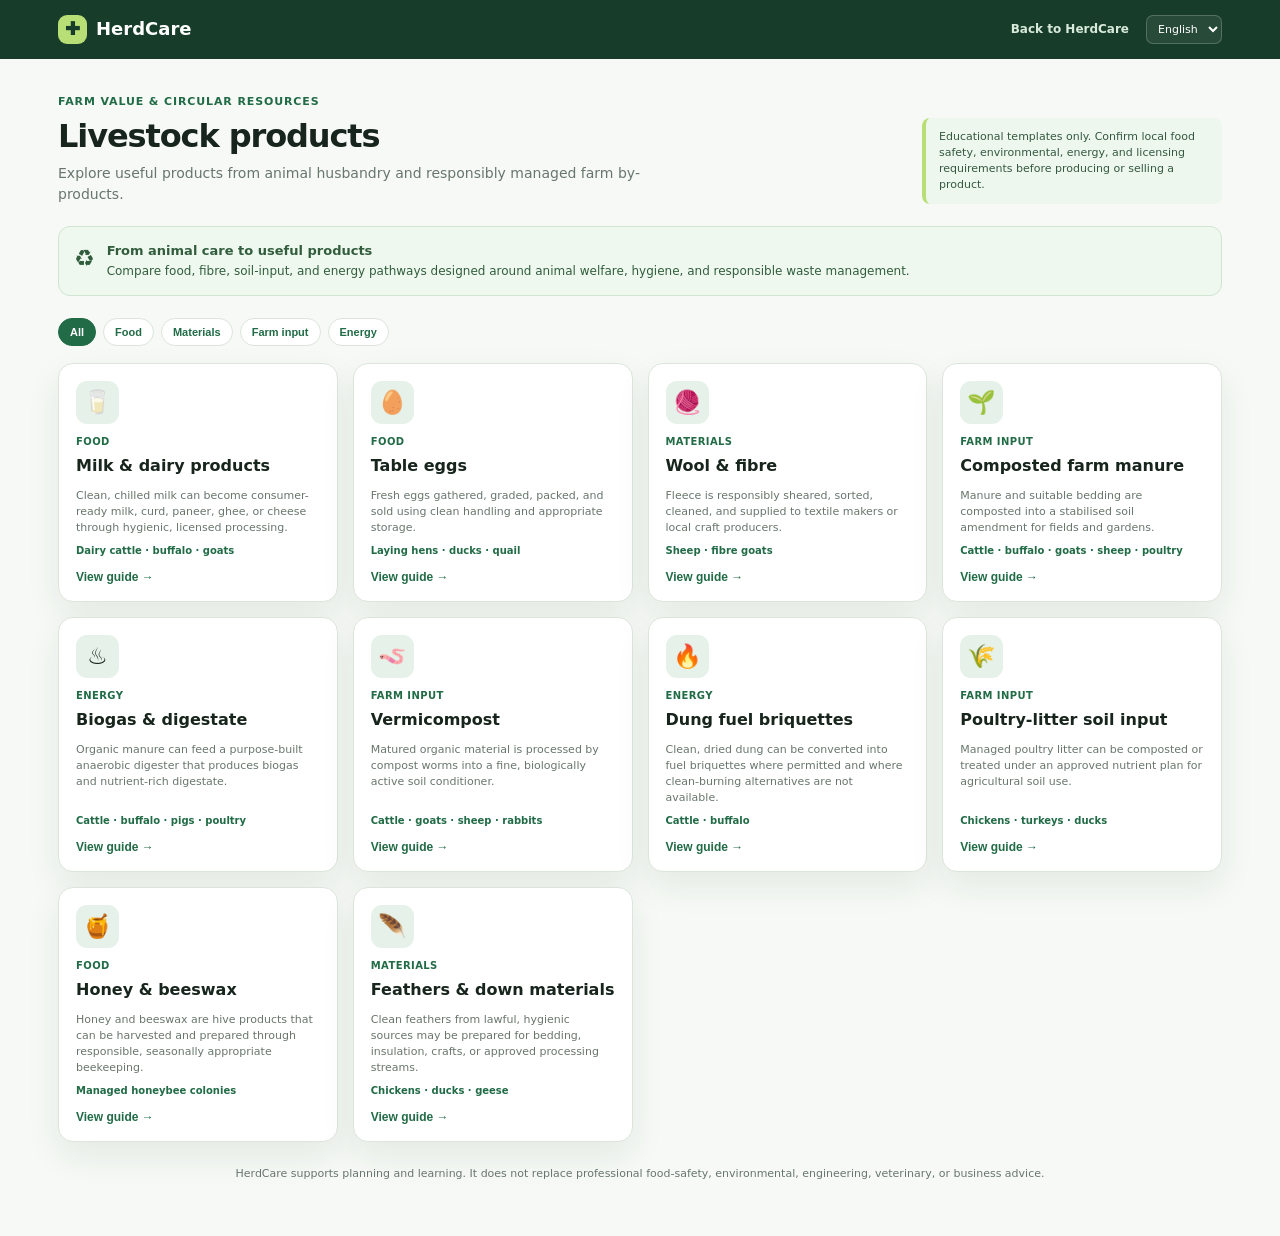
==== livestock-products.html @ 474ed290 "Publish HerdCare static website" ====
<!doctype html>
<html lang="en">
<head>
  <meta charset="utf-8">
  <meta name="viewport" content="width=device-width,initial-scale=1">
  <title>HerdCare — Livestock products</title>
  <style>
    :root{--forest:#173d2a;--green:#216b46;--lime:#b7df75;--pale:#e6f2e9;--ink:#17251d;--muted:#68766c;--paper:#f6f9f5;--white:#fff;--line:#dce5dc;--amber:#b87017;--amber-bg:#fff4df;--shadow:0 14px 34px rgba(29,61,41,.08)}*{box-sizing:border-box}body{margin:0;background:var(--paper);color:var(--ink);font:14px/1.45 Inter,ui-sans-serif,system-ui,-apple-system,"Segoe UI",sans-serif}.topbar{background:var(--forest);color:#fff}.topbar-inner{display:flex;align-items:center;gap:17px;max-width:1220px;margin:auto;padding:15px 28px}.brand{display:flex;align-items:center;gap:9px;font-size:18px;font-weight:850}.brand-mark{display:grid;place-items:center;width:29px;height:29px;border-radius:9px;background:var(--lime);color:var(--forest);font-weight:950}.back{margin-left:auto;color:#d9eadc;text-decoration:none;font-weight:750;font-size:12px}.back:hover{color:#fff}.language{border:1px solid #ffffff35;border-radius:7px;background:#ffffff12;color:#fff;padding:6px 7px;font:inherit;font-size:11px}.language option{color:var(--ink)}.main{max-width:1220px;margin:auto;padding:35px 28px 54px}.eyebrow{font-size:11px;font-weight:850;color:var(--green);letter-spacing:.08em;text-transform:uppercase}.hero{display:flex;align-items:end;justify-content:space-between;gap:20px;margin-bottom:22px}.hero h1{margin:3px 0 4px;font-size:32px;letter-spacing:-1.1px}.hero p{max-width:600px;margin:0;color:var(--muted)}.hero-note{max-width:300px;padding:11px 13px;border-left:4px solid var(--lime);border-radius:8px;background:#edf7ee;color:#355840;font-size:11px}.intro{display:flex;gap:12px;align-items:flex-start;padding:15px;border:1px solid #cfe4d1;border-radius:12px;background:#eff8ef;color:#315d3d}.intro-icon{font-size:23px}.intro b{display:block;font-size:13px}.intro p{margin:2px 0 0;font-size:12px}.filters{display:flex;flex-wrap:wrap;gap:7px;margin:22px 0 17px}.filters button{border:1px solid var(--line);border-radius:99px;background:#fff;color:var(--green);padding:7px 11px;font-size:11px;font-weight:800;cursor:pointer}.filters button.active{border-color:var(--green);background:var(--green);color:#fff}.product-grid{display:grid;grid-template-columns:repeat(auto-fill,minmax(245px,1fr));gap:15px}.card{background:#fff;border:1px solid var(--line);border-radius:15px;box-shadow:var(--shadow)}.product-card{padding:17px;display:flex;flex-direction:column;align-items:flex-start;min-height:230px;transition:.16s transform,.16s border-color}.product-card:hover{transform:translateY(-2px);border-color:#a7cda9}.product-icon{display:grid;place-items:center;width:43px;height:43px;border-radius:11px;background:var(--pale);font-size:23px}.kind{margin-top:11px;color:var(--green);font-size:10px;font-weight:850;letter-spacing:.04em;text-transform:uppercase}.product-card h2{margin:4px 0 3px;font-size:16px}.product-card p{margin:8px 0;color:var(--muted);font-size:11px}.animals{margin-top:auto;color:var(--green);font-size:10px;font-weight:800}.product-card button,.guide-back{margin-top:12px;border:0;background:transparent;color:var(--green);font-size:12px;font-weight:850;cursor:pointer;padding:0}.guide{display:none;margin-top:23px}.guide.open{display:block}.guide-grid{display:grid;grid-template-columns:minmax(0,1.35fr) minmax(285px,.65fr);gap:20px}.guide-main,.guide-aside{padding:20px}.guide-header{display:flex;align-items:flex-start;gap:11px;margin-bottom:17px}.guide-icon{font-size:39px}.guide-header h2{margin:2px 0;font-size:22px;letter-spacing:-.6px}.guide-header p{margin:1px 0;color:var(--muted);font-size:12px}.guide-main h3,.guide-aside h3{font-size:15px;margin:0 0 10px}.steps{display:grid;gap:10px;padding:0;margin:0;list-style:none;counter-reset:step}.steps li{position:relative;padding:11px 11px 11px 42px;border:1px solid var(--line);border-radius:9px;font-size:12px;counter-increment:step}.steps li:before{content:counter(step);position:absolute;left:11px;top:10px;display:grid;place-items:center;width:21px;height:21px;border-radius:50%;background:var(--pale);color:var(--green);font-weight:850;font-size:11px}.callout{margin:15px 0 0;padding:12px;border-left:4px solid var(--green);border-radius:8px;background:#f3f9f3;font-size:12px;color:#365c3e}.guide-aside p{font-size:12px;color:var(--muted)}.safety{padding:12px;border-left:4px solid var(--amber);border-radius:8px;background:var(--amber-bg);font-size:12px;color:#714508}.assistant-link{display:block;margin-top:15px;border:0;border-radius:9px;background:var(--green);color:#fff;text-align:center;text-decoration:none;padding:10px;font-size:12px;font-weight:850}.footer{margin:24px 0 0;text-align:center;color:var(--muted);font-size:11px}@media(max-width:760px){.topbar-inner,.main{padding-left:16px;padding-right:16px}.hero{align-items:flex-start;flex-direction:column}.hero h1{font-size:27px}.back{margin-left:auto}.guide-grid{grid-template-columns:1fr}.hero-note{max-width:none}.topbar-inner{gap:9px}.brand{font-size:16px}}
  </style>
</head>
<body>
  <header class="topbar"><div class="topbar-inner"><div class="brand"><span class="brand-mark">✚</span>HerdCare</div><a class="back" href="index.html">← Back to HerdCare</a><select class="language" id="language" aria-label="Website language"><option value="en">English</option><option value="hi">हिन्दी</option><option value="bn">বাংলা</option><option value="mr">मराठी</option></select></div></header>
  <main class="main">
    <section class="hero"><div><div class="eyebrow">Farm value & circular resources</div><h1>Livestock products</h1><p>Explore useful products from animal husbandry and responsibly managed farm by-products.</p></div><div class="hero-note">Educational templates only. Confirm local food safety, environmental, energy, and licensing requirements before producing or selling a product.</div></section>
    <section class="intro"><div class="intro-icon">♻</div><div><b>From animal care to useful products</b><p>Compare food, fibre, soil-input, and energy pathways designed around animal welfare, hygiene, and responsible waste management.</p></div></section>
    <nav class="filters" id="filters" aria-label="Product categories"></nav>
    <section class="product-grid" id="product-grid" aria-live="polite"></section>
    <section class="guide" id="guide" aria-live="polite"></section>
    <p class="footer">HerdCare supports planning and learning. It does not replace professional food-safety, environmental, engineering, veterinary, or business advice.</p>
  </main>
  <script>
    (()=>{
      const products=[
        {id:'dairy',icon:'🥛',name:'Milk & dairy products',category:'Food',animals:'Dairy cattle · buffalo · goats',summary:'Clean, chilled milk can become consumer-ready milk, curd, paneer, ghee, or cheese through hygienic, licensed processing.',steps:['Collect only clean milk from healthy animals and filter it using food-safe equipment.','Cool promptly and keep the cold chain intact until testing or processing.','Test and process through a licensed dairy facility using validated pasteurisation and packaging controls.','Label, store, and distribute according to local food-safety rules.'],importance:'Value-added dairy products can reduce spoilage and diversify farm income.',safety:'Food safety is critical. Follow local dairy licensing, hygiene, testing, and cold-chain requirements.'},
        {id:'eggs',icon:'🥚',name:'Table eggs',category:'Food',animals:'Laying hens · ducks · quail',summary:'Fresh eggs gathered, graded, packed, and sold using clean handling and appropriate storage.',steps:['Collect eggs frequently from clean nesting areas.','Remove visibly cracked or heavily soiled eggs from retail supply.','Grade and pack using clean, dry packaging.','Store and transport according to local egg-handling guidance.'],importance:'Egg production can provide frequent, marketable outputs from well-managed poultry flocks.',safety:'Keep housing clean and monitor flock health. Follow local rules for washing, labeling, and storage.'},
        {id:'wool',icon:'🧶',name:'Wool & fibre',category:'Materials',animals:'Sheep · fibre goats',summary:'Fleece is responsibly sheared, sorted, cleaned, and supplied to textile makers or local craft producers.',steps:['Plan shearing for suitable weather and animal comfort.','Use trained shearers and clean equipment to minimise stress and cuts.','Sort fleece by quality and remove contaminated material.','Store dry and send to an approved cleaning or processing partner.'],importance:'Fibre creates a renewable material stream and can add value beyond meat or milk.',safety:'Animal welfare comes first. Keep animals protected from weather after shearing.'},
        {id:'compost',icon:'🌱',name:'Composted farm manure',category:'Farm input',animals:'Cattle · buffalo · goats · sheep · poultry',summary:'Manure and suitable bedding are composted into a stabilised soil amendment for fields and gardens.',steps:['Collect manure and bedding separately from plastics, medicines, and other contaminants.','Build managed compost piles with a balanced mix of moist nitrogen-rich and dry carbon-rich materials.','Turn and monitor piles using a locally appropriate compost plan.','Allow compost to mature fully before applying it to land.'],importance:'Composting returns nutrients and organic matter to soil while reducing unmanaged waste.',safety:'Use protective equipment, manage runoff, and follow local nutrient-management rules. Do not apply unfinished compost to food crops.'},
        {id:'biogas',icon:'♨',name:'Biogas & digestate',category:'Energy',animals:'Cattle · buffalo · pigs · poultry',summary:'Organic manure can feed a purpose-built anaerobic digester that produces biogas and nutrient-rich digestate.',steps:['Have a qualified provider assess manure supply, water needs, site drainage, and local permissions.','Install an approved, sealed digester and gas-handling system.','Feed the system consistently with appropriate organic inputs and maintain it to specification.','Use biogas through approved equipment; handle digestate under a nutrient-management plan.'],importance:'A well-run system can convert waste into renewable energy and a useful fertiliser input.',safety:'Gas systems present fire, asphyxiation, and pressure hazards. Use trained installers, ventilation, leak checks, and local regulatory approval.'},
        {id:'vermicompost',icon:'🪱',name:'Vermicompost',category:'Farm input',animals:'Cattle · goats · sheep · rabbits',summary:'Matured organic material is processed by compost worms into a fine, biologically active soil conditioner.',steps:['Pre-compost manure and bedding until it is cool and stabilised.','Prepare shaded beds with moisture and ventilation suitable for the worm species.','Add feedstock gradually and avoid chemicals, plastics, or fresh hot manure.','Harvest finished castings and screen or package them as appropriate.'],importance:'Vermicompost can create a compact, higher-value soil product from suitable farm organics.',safety:'Maintain correct moisture and temperature. Use only mature inputs to protect the worm population.'},
        {id:'briquettes',icon:'🔥',name:'Dung fuel briquettes',category:'Energy',animals:'Cattle · buffalo',summary:'Clean, dried dung can be converted into fuel briquettes where permitted and where clean-burning alternatives are not available.',steps:['Collect dung from clean areas and separate non-organic contaminants.','Dry or process it using a controlled, hygienic method.','Form briquettes with appropriate equipment and dry fully before storage.','Store away from moisture and use only in suitable, ventilated appliances.'],importance:'Can provide a locally available fuel option and reduce loose-waste accumulation.',safety:'Burning biomass creates smoke and air-pollution risks. Prioritise clean energy where available and always use adequate ventilation.'},
        {id:'litter',icon:'🌾',name:'Poultry-litter soil input',category:'Farm input',animals:'Chickens · turkeys · ducks',summary:'Managed poultry litter can be composted or treated under an approved nutrient plan for agricultural soil use.',steps:['Remove litter from houses using protective equipment.','Keep it covered and separated from watercourses and drainage paths.','Compost or treat it according to a nutrient-management plan.','Apply only at rates suitable for the crop and soil, with required setback distances.'],importance:'Properly managed litter can recycle valuable nutrients back into cropping systems.',safety:'Pathogen, ammonia, and water-contamination risks require careful storage, treatment, and local compliance.'},
        {id:'honey',icon:'🍯',name:'Honey & beeswax',category:'Food',animals:'Managed honeybee colonies',summary:'Honey and beeswax are hive products that can be harvested and prepared through responsible, seasonally appropriate beekeeping.',steps:['Work with managed colonies using suitable protective equipment and local beekeeping guidance.','Harvest only surplus capped honey so colonies retain adequate stores for their needs.','Extract, filter, and package honey in clean food-safe conditions.','Separate clean wax cappings for approved beeswax products or processing partners.'],importance:'Bee products can create income while well-managed colonies also support crop pollination.',safety:'Do not disturb wild colonies. Follow food-safety rules, avoid adulteration, protect colony welfare, and use local beekeeping expertise for disease and pest control.'},
        {id:'feathers',icon:'🪶',name:'Feathers & down materials',category:'Materials',animals:'Chickens · ducks · geese',summary:'Clean feathers from lawful, hygienic sources may be prepared for bedding, insulation, crafts, or approved processing streams.',steps:['Collect only from lawful, hygienic sources and keep material dry.','Sort away damaged or contaminated material and use protective equipment.','Clean and process through an appropriate specialist or approved local system.','Store finished material dry and protected from pests.'],importance:'Responsible reuse can create a material stream from suitable poultry by-products.',safety:'Follow local animal-product, hygiene, and waste regulations. Never collect feathers from protected wild birds or use contaminated material.'}
      ];
      const t={en:{},hi:{'Livestock products':'पशुधन उत्पाद','Back to HerdCare':'Herdकेयर पर वापस','Farm value & circular resources':'कृषि मूल्य और चक्रीय संसाधन','Food':'खाद्य','Materials':'सामग्री','Farm input':'कृषि इनपुट','Energy':'ऊर्जा','View guide →':'गाइड देखें →','How it is made':'यह कैसे बनता है','Why it matters':'यह क्यों महत्वपूर्ण है','Important consideration':'महत्वपूर्ण विचार','Ask Aashu about this product':'इस उत्पाद के बारे में आशु से पूछें','Back to product library':'उत्पाद लाइब्रेरी पर वापस'},bn:{'Livestock products':'পশুপালন পণ্য','Back to HerdCare':'হার্ডকেয়ারে ফিরে যান','Food':'খাদ্য','Materials':'উপকরণ','Farm input':'কৃষি উপকরণ','Energy':'শক্তি','View guide →':'গাইড দেখুন →','How it is made':'কীভাবে তৈরি হয়','Why it matters':'কেন গুরুত্বপূর্ণ','Important consideration':'গুরুত্বপূর্ণ বিবেচনা','Ask Aashu about this product':'এই পণ্য সম্পর্কে আশুকে জিজ্ঞাসা করুন','Back to product library':'পণ্য তালিকায় ফিরে যান'},mr:{'Livestock products':'पशुधन उत्पादने','Back to HerdCare':'हर्डकेअरवर परत जा','Food':'अन्न','Materials':'साहित्य','Farm input':'शेती इनपुट','Energy':'ऊर्जा','View guide →':'मार्गदर्शक पहा →','How it is made':'कसे बनवले जाते','Why it matters':'हे का महत्त्वाचे आहे','Important consideration':'महत्त्वाचा विचार','Ask Aashu about this product':'या उत्पादनाबद्दल आशूला विचारा','Back to product library':'उत्पादन लायब्ररीकडे परत जा'}};
      const safe=value=>String(value||'').replace(/[&<>'"]/g,char=>({'&':'&amp;','<':'&lt;','>':'&gt;',"'":'&#39;','"':'&quot;'}[char]));
      let language=localStorage.getItem('herdcare-language-v1')||'en';let category='All';
      const translate=key=>t[language]?.[key]||key;
      const translateStatic=()=>document.querySelectorAll('[data-i18n]').forEach(el=>el.textContent=translate(el.dataset.i18n));
      const renderFilters=()=>{const cats=['All','Food','Materials','Farm input','Energy'];document.getElementById('filters').innerHTML=cats.map(item=>`<button class="${item===category?'active':''}" data-category="${item}">${translate(item)}</button>`).join('');document.querySelectorAll('[data-category]').forEach(button=>button.onclick=()=>{category=button.dataset.category;renderFilters();renderCards()})};
      const renderCards=()=>{const visible=products.filter(product=>category==='All'||product.category===category);document.getElementById('product-grid').innerHTML=visible.map(product=>`<article class="card product-card"><div class="product-icon">${product.icon}</div><span class="kind">${translate(product.category)}</span><h2>${safe(product.name)}</h2><p>${safe(product.summary)}</p><span class="animals">${safe(product.animals)}</span><button data-product="${product.id}">${translate('View guide →')}</button></article>`).join('');document.querySelectorAll('[data-product]').forEach(button=>button.onclick=()=>openGuide(button.dataset.product))};
      const openGuide=id=>{const product=products.find(item=>item.id===id);if(!product)return;const guide=document.getElementById('guide');guide.innerHTML=`<button class="guide-back" id="guide-back">← ${translate('Back to product library')}</button><div class="guide-grid" style="margin-top:12px"><section class="card guide-main"><div class="guide-header"><span class="guide-icon">${product.icon}</span><div><h2>${safe(product.name)}</h2><p>${safe(product.animals)}</p></div></div><h3>${translate('How it is made')}</h3><ol class="steps">${product.steps.map(step=>`<li>${safe(step)}</li>`).join('')}</ol><div class="callout"><strong>${translate('Why it matters')}</strong><br>${safe(product.importance)}</div></section><aside class="card guide-aside"><h3>About this product</h3><p>${safe(product.summary)}</p><div class="safety"><strong>${translate('Important consideration')}</strong><br>${safe(product.safety)}</div><a class="assistant-link" href="index.html">${translate('Ask Aashu about this product')}</a></aside></div>`;guide.classList.add('open');document.getElementById('guide-back').onclick=()=>{guide.classList.remove('open');guide.replaceChildren();window.scrollTo({top:0,behavior:'smooth'})};guide.scrollIntoView({behavior:'smooth',block:'start'})};
      const setupLanguage=()=>{const control=document.getElementById('language');control.value=language;control.onchange=()=>{language=control.value;localStorage.setItem('herdcare-language-v1',language);document.documentElement.lang=language;renderFilters();renderCards();translateStatic()}};
      document.querySelector('.back').dataset.i18n='Back to HerdCare';setupLanguage();renderFilters();renderCards();translateStatic();
    })();
  </script>
  <script src="herdcare-i18n.js"></script>
</body>
</html>
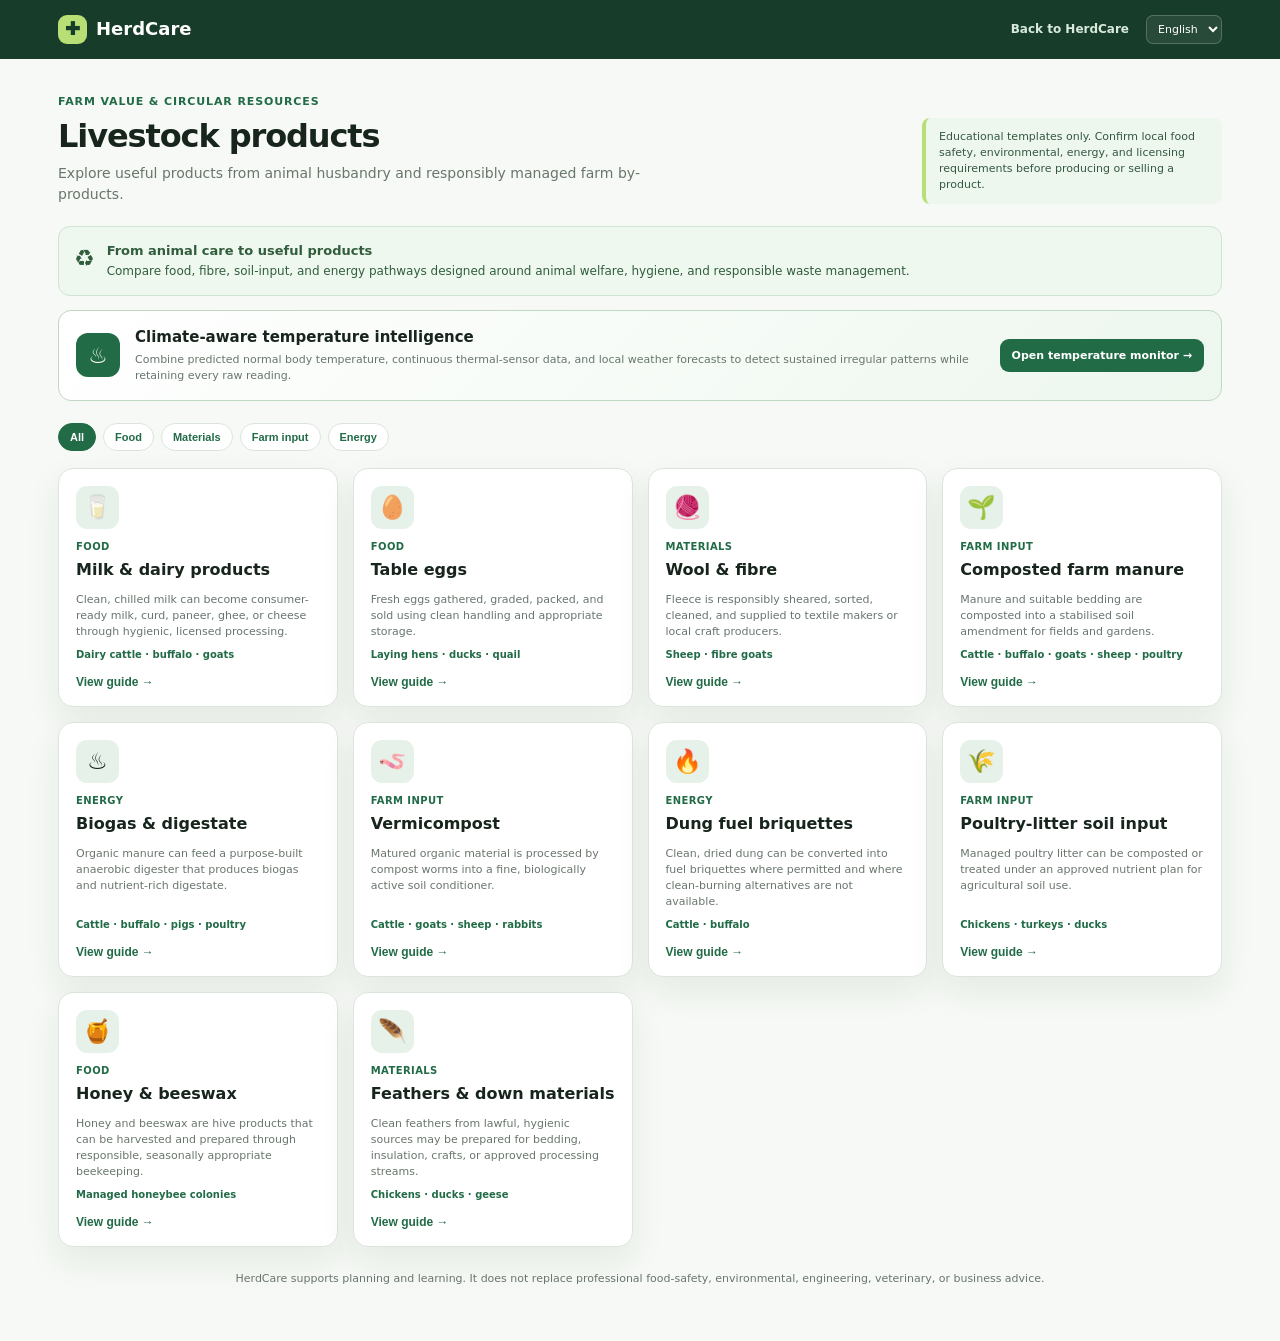
==== commit b104cb26: "Link livestock products to climate-aware monitor" ====
--- a/livestock-products.html
+++ b/livestock-products.html
@@ -5,7 +5,7 @@
   <meta name="viewport" content="width=device-width,initial-scale=1">
   <title>HerdCare — Livestock products</title>
   <style>
-    :root{--forest:#173d2a;--green:#216b46;--lime:#b7df75;--pale:#e6f2e9;--ink:#17251d;--muted:#68766c;--paper:#f6f9f5;--white:#fff;--line:#dce5dc;--amber:#b87017;--amber-bg:#fff4df;--shadow:0 14px 34px rgba(29,61,41,.08)}*{box-sizing:border-box}body{margin:0;background:var(--paper);color:var(--ink);font:14px/1.45 Inter,ui-sans-serif,system-ui,-apple-system,"Segoe UI",sans-serif}.topbar{background:var(--forest);color:#fff}.topbar-inner{display:flex;align-items:center;gap:17px;max-width:1220px;margin:auto;padding:15px 28px}.brand{display:flex;align-items:center;gap:9px;font-size:18px;font-weight:850}.brand-mark{display:grid;place-items:center;width:29px;height:29px;border-radius:9px;background:var(--lime);color:var(--forest);font-weight:950}.back{margin-left:auto;color:#d9eadc;text-decoration:none;font-weight:750;font-size:12px}.back:hover{color:#fff}.language{border:1px solid #ffffff35;border-radius:7px;background:#ffffff12;color:#fff;padding:6px 7px;font:inherit;font-size:11px}.language option{color:var(--ink)}.main{max-width:1220px;margin:auto;padding:35px 28px 54px}.eyebrow{font-size:11px;font-weight:850;color:var(--green);letter-spacing:.08em;text-transform:uppercase}.hero{display:flex;align-items:end;justify-content:space-between;gap:20px;margin-bottom:22px}.hero h1{margin:3px 0 4px;font-size:32px;letter-spacing:-1.1px}.hero p{max-width:600px;margin:0;color:var(--muted)}.hero-note{max-width:300px;padding:11px 13px;border-left:4px solid var(--lime);border-radius:8px;background:#edf7ee;color:#355840;font-size:11px}.intro{display:flex;gap:12px;align-items:flex-start;padding:15px;border:1px solid #cfe4d1;border-radius:12px;background:#eff8ef;color:#315d3d}.intro-icon{font-size:23px}.intro b{display:block;font-size:13px}.intro p{margin:2px 0 0;font-size:12px}.filters{display:flex;flex-wrap:wrap;gap:7px;margin:22px 0 17px}.filters button{border:1px solid var(--line);border-radius:99px;background:#fff;color:var(--green);padding:7px 11px;font-size:11px;font-weight:800;cursor:pointer}.filters button.active{border-color:var(--green);background:var(--green);color:#fff}.product-grid{display:grid;grid-template-columns:repeat(auto-fill,minmax(245px,1fr));gap:15px}.card{background:#fff;border:1px solid var(--line);border-radius:15px;box-shadow:var(--shadow)}.product-card{padding:17px;display:flex;flex-direction:column;align-items:flex-start;min-height:230px;transition:.16s transform,.16s border-color}.product-card:hover{transform:translateY(-2px);border-color:#a7cda9}.product-icon{display:grid;place-items:center;width:43px;height:43px;border-radius:11px;background:var(--pale);font-size:23px}.kind{margin-top:11px;color:var(--green);font-size:10px;font-weight:850;letter-spacing:.04em;text-transform:uppercase}.product-card h2{margin:4px 0 3px;font-size:16px}.product-card p{margin:8px 0;color:var(--muted);font-size:11px}.animals{margin-top:auto;color:var(--green);font-size:10px;font-weight:800}.product-card button,.guide-back{margin-top:12px;border:0;background:transparent;color:var(--green);font-size:12px;font-weight:850;cursor:pointer;padding:0}.guide{display:none;margin-top:23px}.guide.open{display:block}.guide-grid{display:grid;grid-template-columns:minmax(0,1.35fr) minmax(285px,.65fr);gap:20px}.guide-main,.guide-aside{padding:20px}.guide-header{display:flex;align-items:flex-start;gap:11px;margin-bottom:17px}.guide-icon{font-size:39px}.guide-header h2{margin:2px 0;font-size:22px;letter-spacing:-.6px}.guide-header p{margin:1px 0;color:var(--muted);font-size:12px}.guide-main h3,.guide-aside h3{font-size:15px;margin:0 0 10px}.steps{display:grid;gap:10px;padding:0;margin:0;list-style:none;counter-reset:step}.steps li{position:relative;padding:11px 11px 11px 42px;border:1px solid var(--line);border-radius:9px;font-size:12px;counter-increment:step}.steps li:before{content:counter(step);position:absolute;left:11px;top:10px;display:grid;place-items:center;width:21px;height:21px;border-radius:50%;background:var(--pale);color:var(--green);font-weight:850;font-size:11px}.callout{margin:15px 0 0;padding:12px;border-left:4px solid var(--green);border-radius:8px;background:#f3f9f3;font-size:12px;color:#365c3e}.guide-aside p{font-size:12px;color:var(--muted)}.safety{padding:12px;border-left:4px solid var(--amber);border-radius:8px;background:var(--amber-bg);font-size:12px;color:#714508}.assistant-link{display:block;margin-top:15px;border:0;border-radius:9px;background:var(--green);color:#fff;text-align:center;text-decoration:none;padding:10px;font-size:12px;font-weight:850}.footer{margin:24px 0 0;text-align:center;color:var(--muted);font-size:11px}@media(max-width:760px){.topbar-inner,.main{padding-left:16px;padding-right:16px}.hero{align-items:flex-start;flex-direction:column}.hero h1{font-size:27px}.back{margin-left:auto}.guide-grid{grid-template-columns:1fr}.hero-note{max-width:none}.topbar-inner{gap:9px}.brand{font-size:16px}}
+    :root{--forest:#173d2a;--green:#216b46;--lime:#b7df75;--pale:#e6f2e9;--ink:#17251d;--muted:#68766c;--paper:#f6f9f5;--white:#fff;--line:#dce5dc;--amber:#b87017;--amber-bg:#fff4df;--shadow:0 14px 34px rgba(29,61,41,.08)}*{box-sizing:border-box}body{margin:0;background:var(--paper);color:var(--ink);font:14px/1.45 Inter,ui-sans-serif,system-ui,-apple-system,"Segoe UI",sans-serif}.topbar{background:var(--forest);color:#fff}.topbar-inner{display:flex;align-items:center;gap:17px;max-width:1220px;margin:auto;padding:15px 28px}.brand{display:flex;align-items:center;gap:9px;font-size:18px;font-weight:850}.brand-mark{display:grid;place-items:center;width:29px;height:29px;border-radius:9px;background:var(--lime);color:var(--forest);font-weight:950}.back{margin-left:auto;color:#d9eadc;text-decoration:none;font-weight:750;font-size:12px}.back:hover{color:#fff}.language{border:1px solid #ffffff35;border-radius:7px;background:#ffffff12;color:#fff;padding:6px 7px;font:inherit;font-size:11px}.language option{color:var(--ink)}.main{max-width:1220px;margin:auto;padding:35px 28px 54px}.eyebrow{font-size:11px;font-weight:850;color:var(--green);letter-spacing:.08em;text-transform:uppercase}.hero{display:flex;align-items:end;justify-content:space-between;gap:20px;margin-bottom:22px}.hero h1{margin:3px 0 4px;font-size:32px;letter-spacing:-1.1px}.hero p{max-width:600px;margin:0;color:var(--muted)}.hero-note{max-width:300px;padding:11px 13px;border-left:4px solid var(--lime);border-radius:8px;background:#edf7ee;color:#355840;font-size:11px}.intro{display:flex;gap:12px;align-items:flex-start;padding:15px;border:1px solid #cfe4d1;border-radius:12px;background:#eff8ef;color:#315d3d}.intro-icon{font-size:23px}.intro b{display:block;font-size:13px}.intro p{margin:2px 0 0;font-size:12px}.monitoring{display:grid;grid-template-columns:auto 1fr auto;align-items:center;gap:15px;margin-top:14px;padding:16px 17px;border:1px solid #bfd8c3;border-radius:13px;background:linear-gradient(135deg,#fff,#edf7ee)}.monitoring-icon{display:grid;place-items:center;width:44px;height:44px;border-radius:12px;background:var(--green);color:#fff;font-size:22px}.monitoring h2{margin:0 0 3px;font-size:15px}.monitoring p{margin:0;color:var(--muted);font-size:11px}.monitoring a{border-radius:9px;background:var(--green);color:#fff;padding:9px 12px;text-decoration:none;font-size:11px;font-weight:850}.filters{display:flex;flex-wrap:wrap;gap:7px;margin:22px 0 17px}.filters button{border:1px solid var(--line);border-radius:99px;background:#fff;color:var(--green);padding:7px 11px;font-size:11px;font-weight:800;cursor:pointer}.filters button.active{border-color:var(--green);background:var(--green);color:#fff}.product-grid{display:grid;grid-template-columns:repeat(auto-fill,minmax(245px,1fr));gap:15px}.card{background:#fff;border:1px solid var(--line);border-radius:15px;box-shadow:var(--shadow)}.product-card{padding:17px;display:flex;flex-direction:column;align-items:flex-start;min-height:230px;transition:.16s transform,.16s border-color}.product-card:hover{transform:translateY(-2px);border-color:#a7cda9}.product-icon{display:grid;place-items:center;width:43px;height:43px;border-radius:11px;background:var(--pale);font-size:23px}.kind{margin-top:11px;color:var(--green);font-size:10px;font-weight:850;letter-spacing:.04em;text-transform:uppercase}.product-card h2{margin:4px 0 3px;font-size:16px}.product-card p{margin:8px 0;color:var(--muted);font-size:11px}.animals{margin-top:auto;color:var(--green);font-size:10px;font-weight:800}.product-card button,.guide-back{margin-top:12px;border:0;background:transparent;color:var(--green);font-size:12px;font-weight:850;cursor:pointer;padding:0}.guide{display:none;margin-top:23px}.guide.open{display:block}.guide-grid{display:grid;grid-template-columns:minmax(0,1.35fr) minmax(285px,.65fr);gap:20px}.guide-main,.guide-aside{padding:20px}.guide-header{display:flex;align-items:flex-start;gap:11px;margin-bottom:17px}.guide-icon{font-size:39px}.guide-header h2{margin:2px 0;font-size:22px;letter-spacing:-.6px}.guide-header p{margin:1px 0;color:var(--muted);font-size:12px}.guide-main h3,.guide-aside h3{font-size:15px;margin:0 0 10px}.steps{display:grid;gap:10px;padding:0;margin:0;list-style:none;counter-reset:step}.steps li{position:relative;padding:11px 11px 11px 42px;border:1px solid var(--line);border-radius:9px;font-size:12px;counter-increment:step}.steps li:before{content:counter(step);position:absolute;left:11px;top:10px;display:grid;place-items:center;width:21px;height:21px;border-radius:50%;background:var(--pale);color:var(--green);font-weight:850;font-size:11px}.callout{margin:15px 0 0;padding:12px;border-left:4px solid var(--green);border-radius:8px;background:#f3f9f3;font-size:12px;color:#365c3e}.guide-aside p{font-size:12px;color:var(--muted)}.safety{padding:12px;border-left:4px solid var(--amber);border-radius:8px;background:var(--amber-bg);font-size:12px;color:#714508}.assistant-link{display:block;margin-top:15px;border:0;border-radius:9px;background:var(--green);color:#fff;text-align:center;text-decoration:none;padding:10px;font-size:12px;font-weight:850}.footer{margin:24px 0 0;text-align:center;color:var(--muted);font-size:11px}@media(max-width:760px){.topbar-inner,.main{padding-left:16px;padding-right:16px}.hero{align-items:flex-start;flex-direction:column}.hero h1{font-size:27px}.back{margin-left:auto}.guide-grid{grid-template-columns:1fr}.hero-note{max-width:none}.topbar-inner{gap:9px}.brand{font-size:16px}.monitoring{grid-template-columns:auto 1fr}.monitoring a{grid-column:1/-1;text-align:center}}
   </style>
 </head>
 <body>
@@ -13,6 +13,7 @@
   <main class="main">
     <section class="hero"><div><div class="eyebrow">Farm value & circular resources</div><h1>Livestock products</h1><p>Explore useful products from animal husbandry and responsibly managed farm by-products.</p></div><div class="hero-note">Educational templates only. Confirm local food safety, environmental, energy, and licensing requirements before producing or selling a product.</div></section>
     <section class="intro"><div class="intro-icon">♻</div><div><b>From animal care to useful products</b><p>Compare food, fibre, soil-input, and energy pathways designed around animal welfare, hygiene, and responsible waste management.</p></div></section>
+    <section class="monitoring"><div class="monitoring-icon">♨</div><div><h2>Climate-aware temperature intelligence</h2><p>Combine predicted normal body temperature, continuous thermal-sensor data, and local weather forecasts to detect sustained irregular patterns while retaining every raw reading.</p></div><a href="index.html#sensor">Open temperature monitor →</a></section>
     <nav class="filters" id="filters" aria-label="Product categories"></nav>
     <section class="product-grid" id="product-grid" aria-live="polite"></section>
     <section class="guide" id="guide" aria-live="polite"></section>
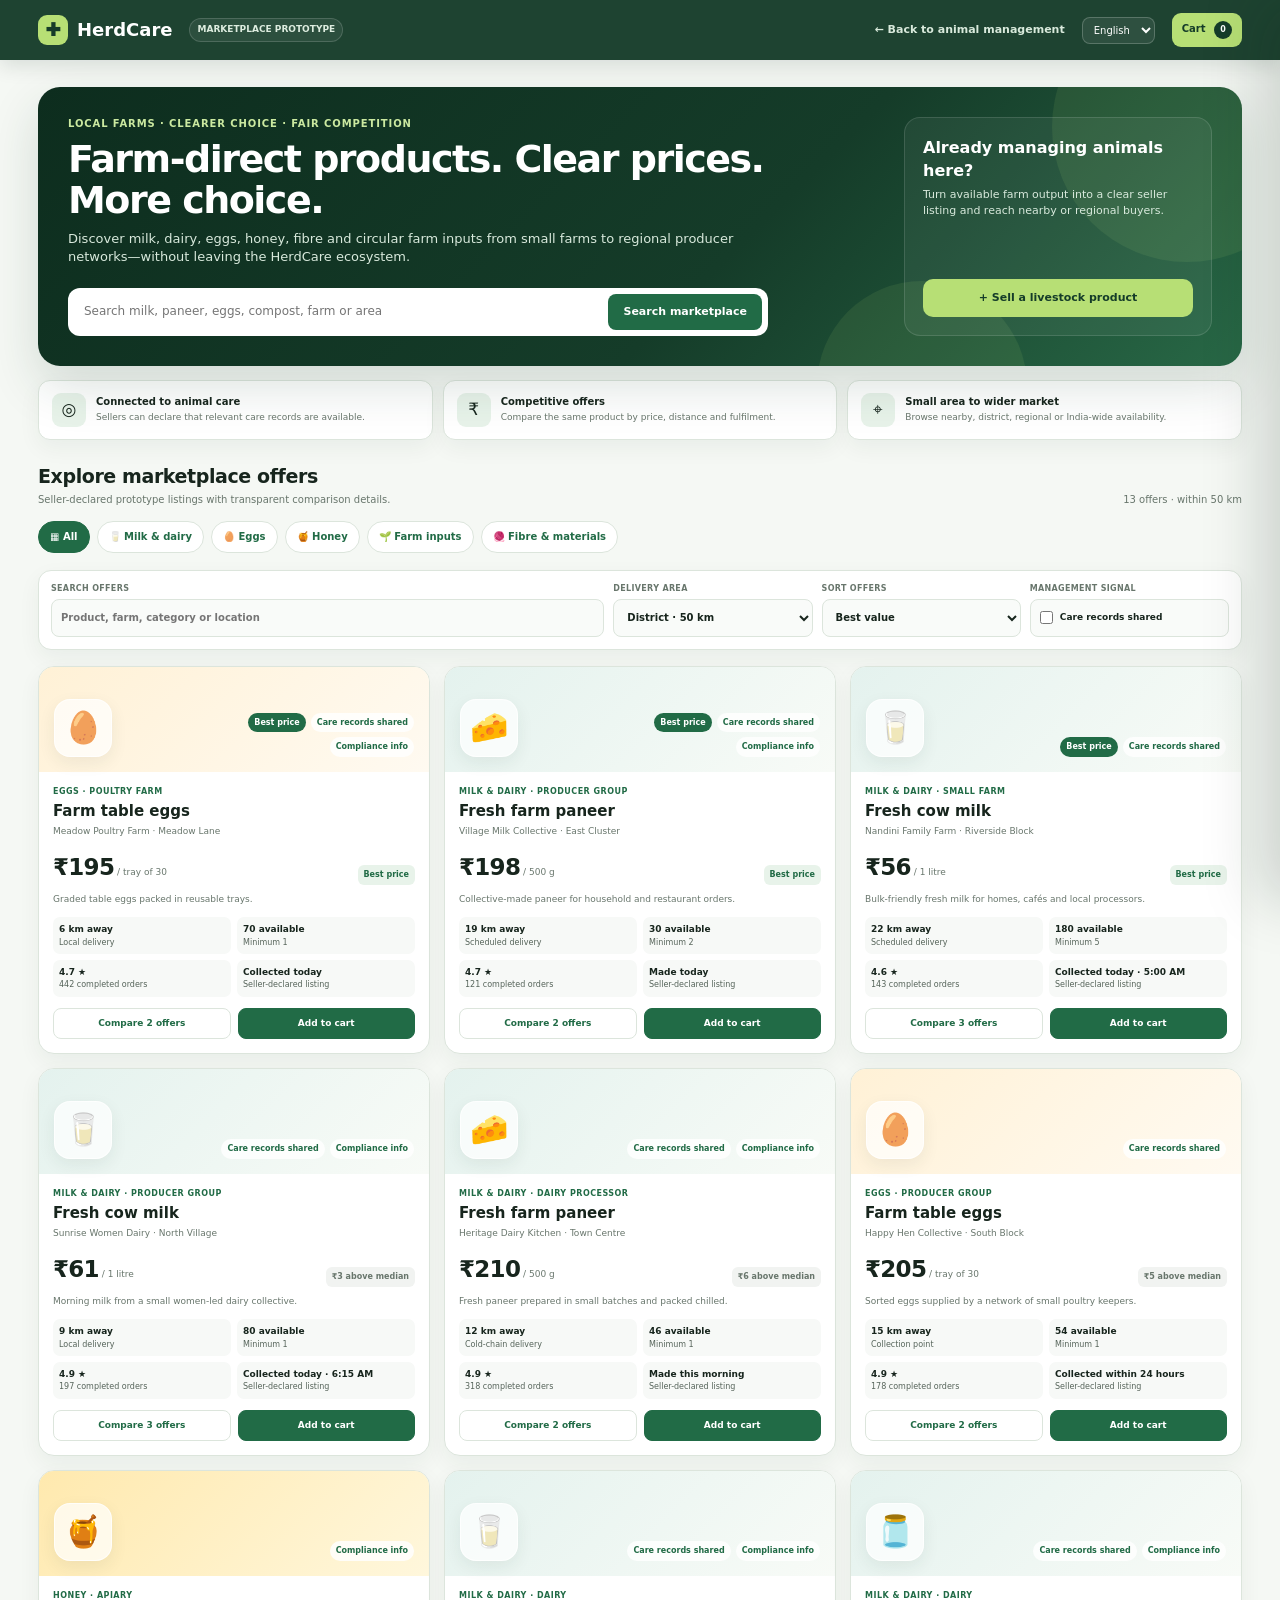
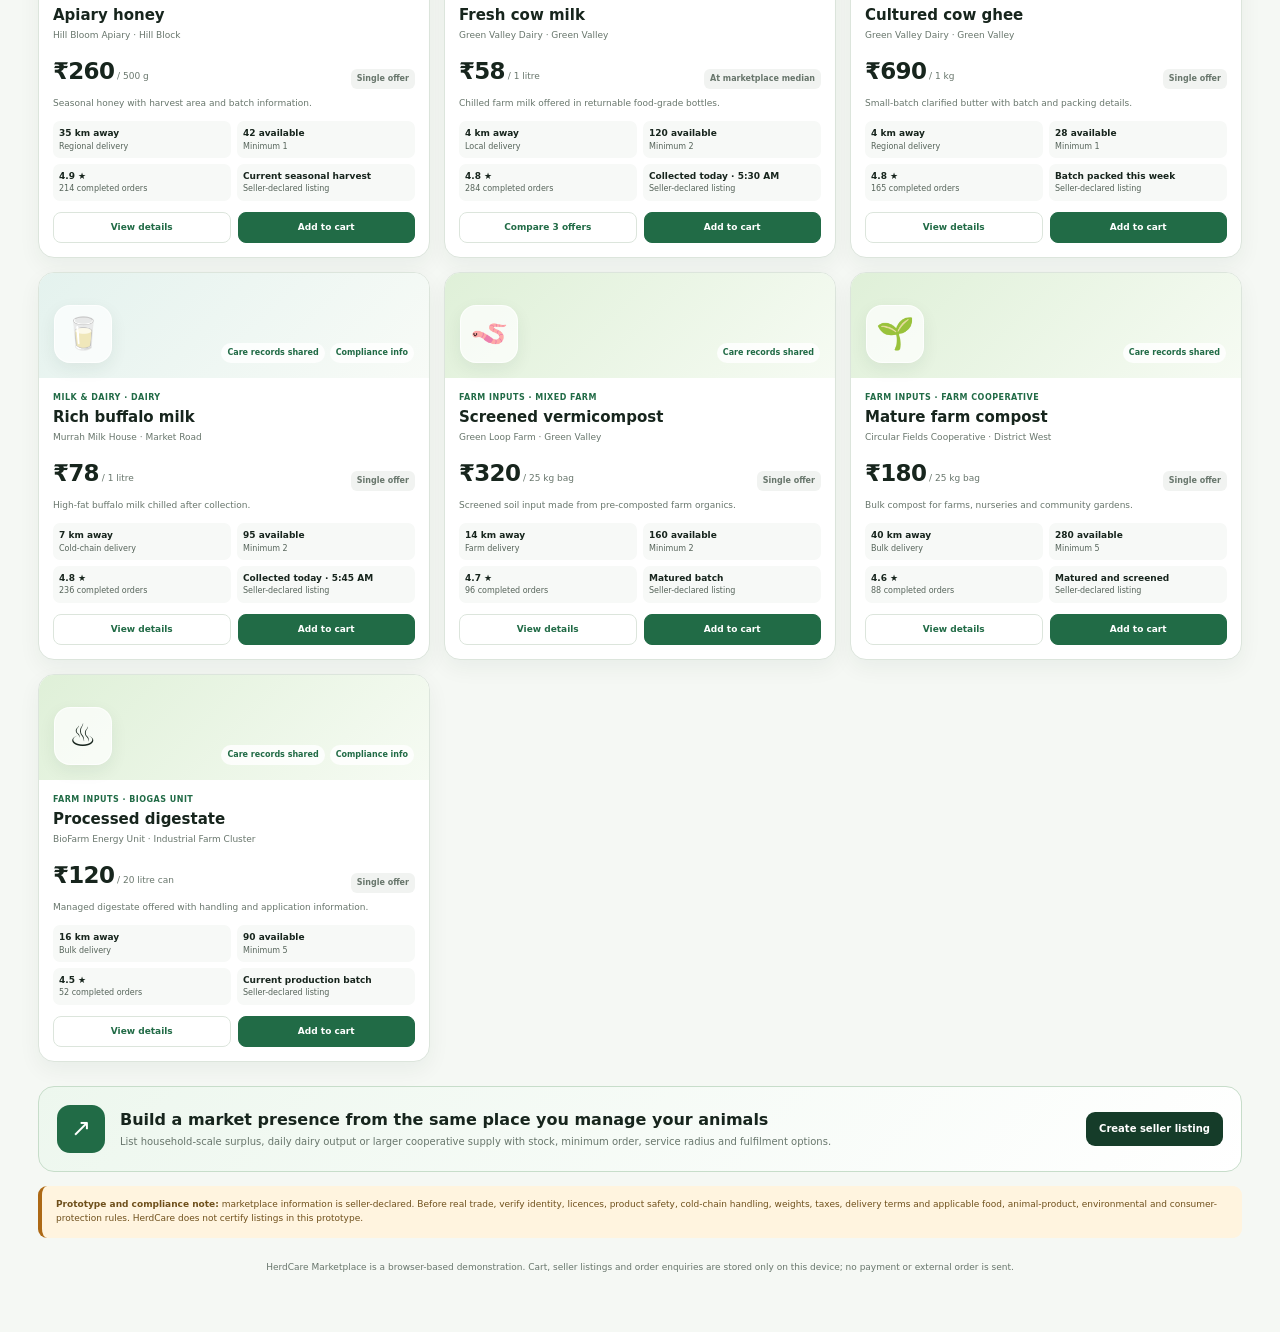
==== commit ca93cec5: "Build farm-direct livestock marketplace" ====
--- a/livestock-products.html
+++ b/livestock-products.html
@@ -3,48 +3,65 @@
 <head>
   <meta charset="utf-8">
   <meta name="viewport" content="width=device-width,initial-scale=1">
-  <title>HerdCare — Livestock products</title>
-  <style>
-    :root{--forest:#173d2a;--green:#216b46;--lime:#b7df75;--pale:#e6f2e9;--ink:#17251d;--muted:#68766c;--paper:#f6f9f5;--white:#fff;--line:#dce5dc;--amber:#b87017;--amber-bg:#fff4df;--shadow:0 14px 34px rgba(29,61,41,.08)}*{box-sizing:border-box}body{margin:0;background:var(--paper);color:var(--ink);font:14px/1.45 Inter,ui-sans-serif,system-ui,-apple-system,"Segoe UI",sans-serif}.topbar{background:var(--forest);color:#fff}.topbar-inner{display:flex;align-items:center;gap:17px;max-width:1220px;margin:auto;padding:15px 28px}.brand{display:flex;align-items:center;gap:9px;font-size:18px;font-weight:850}.brand-mark{display:grid;place-items:center;width:29px;height:29px;border-radius:9px;background:var(--lime);color:var(--forest);font-weight:950}.back{margin-left:auto;color:#d9eadc;text-decoration:none;font-weight:750;font-size:12px}.back:hover{color:#fff}.language{border:1px solid #ffffff35;border-radius:7px;background:#ffffff12;color:#fff;padding:6px 7px;font:inherit;font-size:11px}.language option{color:var(--ink)}.main{max-width:1220px;margin:auto;padding:35px 28px 54px}.eyebrow{font-size:11px;font-weight:850;color:var(--green);letter-spacing:.08em;text-transform:uppercase}.hero{display:flex;align-items:end;justify-content:space-between;gap:20px;margin-bottom:22px}.hero h1{margin:3px 0 4px;font-size:32px;letter-spacing:-1.1px}.hero p{max-width:600px;margin:0;color:var(--muted)}.hero-note{max-width:300px;padding:11px 13px;border-left:4px solid var(--lime);border-radius:8px;background:#edf7ee;color:#355840;font-size:11px}.intro{display:flex;gap:12px;align-items:flex-start;padding:15px;border:1px solid #cfe4d1;border-radius:12px;background:#eff8ef;color:#315d3d}.intro-icon{font-size:23px}.intro b{display:block;font-size:13px}.intro p{margin:2px 0 0;font-size:12px}.monitoring{display:grid;grid-template-columns:auto 1fr auto;align-items:center;gap:15px;margin-top:14px;padding:16px 17px;border:1px solid #bfd8c3;border-radius:13px;background:linear-gradient(135deg,#fff,#edf7ee)}.monitoring-icon{display:grid;place-items:center;width:44px;height:44px;border-radius:12px;background:var(--green);color:#fff;font-size:22px}.monitoring h2{margin:0 0 3px;font-size:15px}.monitoring p{margin:0;color:var(--muted);font-size:11px}.monitoring a{border-radius:9px;background:var(--green);color:#fff;padding:9px 12px;text-decoration:none;font-size:11px;font-weight:850}.filters{display:flex;flex-wrap:wrap;gap:7px;margin:22px 0 17px}.filters button{border:1px solid var(--line);border-radius:99px;background:#fff;color:var(--green);padding:7px 11px;font-size:11px;font-weight:800;cursor:pointer}.filters button.active{border-color:var(--green);background:var(--green);color:#fff}.product-grid{display:grid;grid-template-columns:repeat(auto-fill,minmax(245px,1fr));gap:15px}.card{background:#fff;border:1px solid var(--line);border-radius:15px;box-shadow:var(--shadow)}.product-card{padding:17px;display:flex;flex-direction:column;align-items:flex-start;min-height:230px;transition:.16s transform,.16s border-color}.product-card:hover{transform:translateY(-2px);border-color:#a7cda9}.product-icon{display:grid;place-items:center;width:43px;height:43px;border-radius:11px;background:var(--pale);font-size:23px}.kind{margin-top:11px;color:var(--green);font-size:10px;font-weight:850;letter-spacing:.04em;text-transform:uppercase}.product-card h2{margin:4px 0 3px;font-size:16px}.product-card p{margin:8px 0;color:var(--muted);font-size:11px}.animals{margin-top:auto;color:var(--green);font-size:10px;font-weight:800}.product-card button,.guide-back{margin-top:12px;border:0;background:transparent;color:var(--green);font-size:12px;font-weight:850;cursor:pointer;padding:0}.guide{display:none;margin-top:23px}.guide.open{display:block}.guide-grid{display:grid;grid-template-columns:minmax(0,1.35fr) minmax(285px,.65fr);gap:20px}.guide-main,.guide-aside{padding:20px}.guide-header{display:flex;align-items:flex-start;gap:11px;margin-bottom:17px}.guide-icon{font-size:39px}.guide-header h2{margin:2px 0;font-size:22px;letter-spacing:-.6px}.guide-header p{margin:1px 0;color:var(--muted);font-size:12px}.guide-main h3,.guide-aside h3{font-size:15px;margin:0 0 10px}.steps{display:grid;gap:10px;padding:0;margin:0;list-style:none;counter-reset:step}.steps li{position:relative;padding:11px 11px 11px 42px;border:1px solid var(--line);border-radius:9px;font-size:12px;counter-increment:step}.steps li:before{content:counter(step);position:absolute;left:11px;top:10px;display:grid;place-items:center;width:21px;height:21px;border-radius:50%;background:var(--pale);color:var(--green);font-weight:850;font-size:11px}.callout{margin:15px 0 0;padding:12px;border-left:4px solid var(--green);border-radius:8px;background:#f3f9f3;font-size:12px;color:#365c3e}.guide-aside p{font-size:12px;color:var(--muted)}.safety{padding:12px;border-left:4px solid var(--amber);border-radius:8px;background:var(--amber-bg);font-size:12px;color:#714508}.assistant-link{display:block;margin-top:15px;border:0;border-radius:9px;background:var(--green);color:#fff;text-align:center;text-decoration:none;padding:10px;font-size:12px;font-weight:850}.footer{margin:24px 0 0;text-align:center;color:var(--muted);font-size:11px}@media(max-width:760px){.topbar-inner,.main{padding-left:16px;padding-right:16px}.hero{align-items:flex-start;flex-direction:column}.hero h1{font-size:27px}.back{margin-left:auto}.guide-grid{grid-template-columns:1fr}.hero-note{max-width:none}.topbar-inner{gap:9px}.brand{font-size:16px}.monitoring{grid-template-columns:auto 1fr}.monitoring a{grid-column:1/-1;text-align:center}}
-  </style>
+  <meta name="description" content="HerdCare Marketplace connects farms, dairies, producer groups and buyers through clear local-to-regional livestock-product offers.">
+  <title>HerdCare Marketplace — Farm-direct livestock products</title>
+  <link rel="stylesheet" href="marketplace.css">
 </head>
 <body>
-  <header class="topbar"><div class="topbar-inner"><div class="brand"><span class="brand-mark">✚</span>HerdCare</div><a class="back" href="index.html">← Back to HerdCare</a><select class="language" id="language" aria-label="Website language"><option value="en">English</option><option value="hi">हिन्दी</option><option value="bn">বাংলা</option><option value="mr">मराठी</option></select></div></header>
-  <main class="main">
-    <section class="hero"><div><div class="eyebrow">Farm value & circular resources</div><h1>Livestock products</h1><p>Explore useful products from animal husbandry and responsibly managed farm by-products.</p></div><div class="hero-note">Educational templates only. Confirm local food safety, environmental, energy, and licensing requirements before producing or selling a product.</div></section>
-    <section class="intro"><div class="intro-icon">♻</div><div><b>From animal care to useful products</b><p>Compare food, fibre, soil-input, and energy pathways designed around animal welfare, hygiene, and responsible waste management.</p></div></section>
-    <section class="monitoring"><div class="monitoring-icon">♨</div><div><h2>Climate-aware temperature intelligence</h2><p>Combine predicted normal body temperature, continuous thermal-sensor data, and local weather forecasts to detect sustained irregular patterns while retaining every raw reading.</p></div><a href="index.html#sensor">Open temperature monitor →</a></section>
-    <nav class="filters" id="filters" aria-label="Product categories"></nav>
-    <section class="product-grid" id="product-grid" aria-live="polite"></section>
-    <section class="guide" id="guide" aria-live="polite"></section>
-    <p class="footer">HerdCare supports planning and learning. It does not replace professional food-safety, environmental, engineering, veterinary, or business advice.</p>
+  <header class="market-topbar">
+    <div class="market-topbar-inner">
+      <a class="market-brand" href="index.html"><span class="market-brand-mark">✚</span>HerdCare</a>
+      <span class="market-mode">Marketplace prototype</span>
+      <a class="market-back" href="index.html">← Back to animal management</a>
+      <select class="market-language" id="market-language" aria-label="Website language"><option value="en">English</option><option value="hi">हिन्दी</option><option value="bn">বাংলা</option><option value="mr">मराठी</option></select>
+      <button class="market-cart-top" type="button" data-open-cart>Cart <span class="market-cart-count" data-cart-count>0</span></button>
+    </div>
+  </header>
+
+  <main class="market-main">
+    <section class="market-hero">
+      <div class="market-hero-copy">
+        <div class="market-eyebrow">Local farms · clearer choice · fair competition</div>
+        <h1>Farm-direct products. Clear prices. More choice.</h1>
+        <p>Discover milk, dairy, eggs, honey, fibre and circular farm inputs from small farms to regional producer networks—without leaving the HerdCare ecosystem.</p>
+        <div class="market-search" role="search"><input id="marketplace-search" autocomplete="off" placeholder="Search milk, paneer, eggs, compost, farm or area"><button id="market-search-button" type="button">Search marketplace</button></div>
+      </div>
+      <aside class="market-hero-side">
+        <div><strong>Already managing animals here?</strong><p>Turn available farm output into a clear seller listing and reach nearby or regional buyers.</p></div>
+        <button class="market-sell-button" type="button" data-open-seller>+ Sell a livestock product</button>
+      </aside>
+    </section>
+
+    <section class="market-trust" aria-label="Marketplace principles">
+      <article class="market-trust-item"><i>◎</i><div><b>Connected to animal care</b><span>Sellers can declare that relevant care records are available.</span></div></article>
+      <article class="market-trust-item"><i>₹</i><div><b>Competitive offers</b><span>Compare the same product by price, distance and fulfilment.</span></div></article>
+      <article class="market-trust-item"><i>⌖</i><div><b>Small area to wider market</b><span>Browse nearby, district, regional or India-wide availability.</span></div></article>
+    </section>
+
+    <section id="market-listings">
+      <div class="market-section-head"><div><h2>Explore marketplace offers</h2><p>Seller-declared prototype listings with transparent comparison details.</p></div><span class="market-results-count" id="market-results-count"></span></div>
+      <nav class="market-categories" id="market-categories" aria-label="Marketplace categories"></nav>
+      <div class="market-toolbar">
+        <label>Search offers<input id="marketplace-toolbar-search" type="search" autocomplete="off" placeholder="Product, farm, category or location"></label>
+        <label>Delivery area<select id="market-scope"><option value="10">Nearby · 10 km</option><option value="50" selected>District · 50 km</option><option value="200">Regional · 200 km</option><option value="5000">India-wide</option></select></label>
+        <label>Sort offers<select id="market-sort"><option value="value">Best value</option><option value="price">Price: low to high</option><option value="nearest">Nearest first</option><option value="rating">Seller rating</option></select></label>
+        <label>Management signal<span class="market-check"><input id="market-managed-only" type="checkbox">Care records shared</span></label>
+      </div>
+      <section class="market-grid" id="market-grid" aria-live="polite"></section>
+    </section>
+
+    <section class="market-seller-cta">
+      <i>↗</i><div><h2>Build a market presence from the same place you manage your animals</h2><p>List household-scale surplus, daily dairy output or larger cooperative supply with stock, minimum order, service radius and fulfilment options.</p></div><button type="button" data-open-seller>Create seller listing</button>
+    </section>
+    <div class="market-safety"><strong>Prototype and compliance note:</strong> marketplace information is seller-declared. Before real trade, verify identity, licences, product safety, cold-chain handling, weights, taxes, delivery terms and applicable food, animal-product, environmental and consumer-protection rules. HerdCare does not certify listings in this prototype.</div>
+    <p class="market-footer">HerdCare Marketplace is a browser-based demonstration. Cart, seller listings and order enquiries are stored only on this device; no payment or external order is sent.</p>
   </main>
-  <script>
-    (()=>{
-      const products=[
-        {id:'dairy',icon:'🥛',name:'Milk & dairy products',category:'Food',animals:'Dairy cattle · buffalo · goats',summary:'Clean, chilled milk can become consumer-ready milk, curd, paneer, ghee, or cheese through hygienic, licensed processing.',steps:['Collect only clean milk from healthy animals and filter it using food-safe equipment.','Cool promptly and keep the cold chain intact until testing or processing.','Test and process through a licensed dairy facility using validated pasteurisation and packaging controls.','Label, store, and distribute according to local food-safety rules.'],importance:'Value-added dairy products can reduce spoilage and diversify farm income.',safety:'Food safety is critical. Follow local dairy licensing, hygiene, testing, and cold-chain requirements.'},
-        {id:'eggs',icon:'🥚',name:'Table eggs',category:'Food',animals:'Laying hens · ducks · quail',summary:'Fresh eggs gathered, graded, packed, and sold using clean handling and appropriate storage.',steps:['Collect eggs frequently from clean nesting areas.','Remove visibly cracked or heavily soiled eggs from retail supply.','Grade and pack using clean, dry packaging.','Store and transport according to local egg-handling guidance.'],importance:'Egg production can provide frequent, marketable outputs from well-managed poultry flocks.',safety:'Keep housing clean and monitor flock health. Follow local rules for washing, labeling, and storage.'},
-        {id:'wool',icon:'🧶',name:'Wool & fibre',category:'Materials',animals:'Sheep · fibre goats',summary:'Fleece is responsibly sheared, sorted, cleaned, and supplied to textile makers or local craft producers.',steps:['Plan shearing for suitable weather and animal comfort.','Use trained shearers and clean equipment to minimise stress and cuts.','Sort fleece by quality and remove contaminated material.','Store dry and send to an approved cleaning or processing partner.'],importance:'Fibre creates a renewable material stream and can add value beyond meat or milk.',safety:'Animal welfare comes first. Keep animals protected from weather after shearing.'},
-        {id:'compost',icon:'🌱',name:'Composted farm manure',category:'Farm input',animals:'Cattle · buffalo · goats · sheep · poultry',summary:'Manure and suitable bedding are composted into a stabilised soil amendment for fields and gardens.',steps:['Collect manure and bedding separately from plastics, medicines, and other contaminants.','Build managed compost piles with a balanced mix of moist nitrogen-rich and dry carbon-rich materials.','Turn and monitor piles using a locally appropriate compost plan.','Allow compost to mature fully before applying it to land.'],importance:'Composting returns nutrients and organic matter to soil while reducing unmanaged waste.',safety:'Use protective equipment, manage runoff, and follow local nutrient-management rules. Do not apply unfinished compost to food crops.'},
-        {id:'biogas',icon:'♨',name:'Biogas & digestate',category:'Energy',animals:'Cattle · buffalo · pigs · poultry',summary:'Organic manure can feed a purpose-built anaerobic digester that produces biogas and nutrient-rich digestate.',steps:['Have a qualified provider assess manure supply, water needs, site drainage, and local permissions.','Install an approved, sealed digester and gas-handling system.','Feed the system consistently with appropriate organic inputs and maintain it to specification.','Use biogas through approved equipment; handle digestate under a nutrient-management plan.'],importance:'A well-run system can convert waste into renewable energy and a useful fertiliser input.',safety:'Gas systems present fire, asphyxiation, and pressure hazards. Use trained installers, ventilation, leak checks, and local regulatory approval.'},
-        {id:'vermicompost',icon:'🪱',name:'Vermicompost',category:'Farm input',animals:'Cattle · goats · sheep · rabbits',summary:'Matured organic material is processed by compost worms into a fine, biologically active soil conditioner.',steps:['Pre-compost manure and bedding until it is cool and stabilised.','Prepare shaded beds with moisture and ventilation suitable for the worm species.','Add feedstock gradually and avoid chemicals, plastics, or fresh hot manure.','Harvest finished castings and screen or package them as appropriate.'],importance:'Vermicompost can create a compact, higher-value soil product from suitable farm organics.',safety:'Maintain correct moisture and temperature. Use only mature inputs to protect the worm population.'},
-        {id:'briquettes',icon:'🔥',name:'Dung fuel briquettes',category:'Energy',animals:'Cattle · buffalo',summary:'Clean, dried dung can be converted into fuel briquettes where permitted and where clean-burning alternatives are not available.',steps:['Collect dung from clean areas and separate non-organic contaminants.','Dry or process it using a controlled, hygienic method.','Form briquettes with appropriate equipment and dry fully before storage.','Store away from moisture and use only in suitable, ventilated appliances.'],importance:'Can provide a locally available fuel option and reduce loose-waste accumulation.',safety:'Burning biomass creates smoke and air-pollution risks. Prioritise clean energy where available and always use adequate ventilation.'},
-        {id:'litter',icon:'🌾',name:'Poultry-litter soil input',category:'Farm input',animals:'Chickens · turkeys · ducks',summary:'Managed poultry litter can be composted or treated under an approved nutrient plan for agricultural soil use.',steps:['Remove litter from houses using protective equipment.','Keep it covered and separated from watercourses and drainage paths.','Compost or treat it according to a nutrient-management plan.','Apply only at rates suitable for the crop and soil, with required setback distances.'],importance:'Properly managed litter can recycle valuable nutrients back into cropping systems.',safety:'Pathogen, ammonia, and water-contamination risks require careful storage, treatment, and local compliance.'},
-        {id:'honey',icon:'🍯',name:'Honey & beeswax',category:'Food',animals:'Managed honeybee colonies',summary:'Honey and beeswax are hive products that can be harvested and prepared through responsible, seasonally appropriate beekeeping.',steps:['Work with managed colonies using suitable protective equipment and local beekeeping guidance.','Harvest only surplus capped honey so colonies retain adequate stores for their needs.','Extract, filter, and package honey in clean food-safe conditions.','Separate clean wax cappings for approved beeswax products or processing partners.'],importance:'Bee products can create income while well-managed colonies also support crop pollination.',safety:'Do not disturb wild colonies. Follow food-safety rules, avoid adulteration, protect colony welfare, and use local beekeeping expertise for disease and pest control.'},
-        {id:'feathers',icon:'🪶',name:'Feathers & down materials',category:'Materials',animals:'Chickens · ducks · geese',summary:'Clean feathers from lawful, hygienic sources may be prepared for bedding, insulation, crafts, or approved processing streams.',steps:['Collect only from lawful, hygienic sources and keep material dry.','Sort away damaged or contaminated material and use protective equipment.','Clean and process through an appropriate specialist or approved local system.','Store finished material dry and protected from pests.'],importance:'Responsible reuse can create a material stream from suitable poultry by-products.',safety:'Follow local animal-product, hygiene, and waste regulations. Never collect feathers from protected wild birds or use contaminated material.'}
-      ];
-      const t={en:{},hi:{'Livestock products':'पशुधन उत्पाद','Back to HerdCare':'Herdकेयर पर वापस','Farm value & circular resources':'कृषि मूल्य और चक्रीय संसाधन','Food':'खाद्य','Materials':'सामग्री','Farm input':'कृषि इनपुट','Energy':'ऊर्जा','View guide →':'गाइड देखें →','How it is made':'यह कैसे बनता है','Why it matters':'यह क्यों महत्वपूर्ण है','Important consideration':'महत्वपूर्ण विचार','Ask Aashu about this product':'इस उत्पाद के बारे में आशु से पूछें','Back to product library':'उत्पाद लाइब्रेरी पर वापस'},bn:{'Livestock products':'পশুপালন পণ্য','Back to HerdCare':'হার্ডকেয়ারে ফিরে যান','Food':'খাদ্য','Materials':'উপকরণ','Farm input':'কৃষি উপকরণ','Energy':'শক্তি','View guide →':'গাইড দেখুন →','How it is made':'কীভাবে তৈরি হয়','Why it matters':'কেন গুরুত্বপূর্ণ','Important consideration':'গুরুত্বপূর্ণ বিবেচনা','Ask Aashu about this product':'এই পণ্য সম্পর্কে আশুকে জিজ্ঞাসা করুন','Back to product library':'পণ্য তালিকায় ফিরে যান'},mr:{'Livestock products':'पशुधन उत्पादने','Back to HerdCare':'हर्डकेअरवर परत जा','Food':'अन्न','Materials':'साहित्य','Farm input':'शेती इनपुट','Energy':'ऊर्जा','View guide →':'मार्गदर्शक पहा →','How it is made':'कसे बनवले जाते','Why it matters':'हे का महत्त्वाचे आहे','Important consideration':'महत्त्वाचा विचार','Ask Aashu about this product':'या उत्पादनाबद्दल आशूला विचारा','Back to product library':'उत्पादन लायब्ररीकडे परत जा'}};
-      const safe=value=>String(value||'').replace(/[&<>'"]/g,char=>({'&':'&amp;','<':'&lt;','>':'&gt;',"'":'&#39;','"':'&quot;'}[char]));
-      let language=localStorage.getItem('herdcare-language-v1')||'en';let category='All';
-      const translate=key=>t[language]?.[key]||key;
-      const translateStatic=()=>document.querySelectorAll('[data-i18n]').forEach(el=>el.textContent=translate(el.dataset.i18n));
-      const renderFilters=()=>{const cats=['All','Food','Materials','Farm input','Energy'];document.getElementById('filters').innerHTML=cats.map(item=>`<button class="${item===category?'active':''}" data-category="${item}">${translate(item)}</button>`).join('');document.querySelectorAll('[data-category]').forEach(button=>button.onclick=()=>{category=button.dataset.category;renderFilters();renderCards()})};
-      const renderCards=()=>{const visible=products.filter(product=>category==='All'||product.category===category);document.getElementById('product-grid').innerHTML=visible.map(product=>`<article class="card product-card"><div class="product-icon">${product.icon}</div><span class="kind">${translate(product.category)}</span><h2>${safe(product.name)}</h2><p>${safe(product.summary)}</p><span class="animals">${safe(product.animals)}</span><button data-product="${product.id}">${translate('View guide →')}</button></article>`).join('');document.querySelectorAll('[data-product]').forEach(button=>button.onclick=()=>openGuide(button.dataset.product))};
-      const openGuide=id=>{const product=products.find(item=>item.id===id);if(!product)return;const guide=document.getElementById('guide');guide.innerHTML=`<button class="guide-back" id="guide-back">← ${translate('Back to product library')}</button><div class="guide-grid" style="margin-top:12px"><section class="card guide-main"><div class="guide-header"><span class="guide-icon">${product.icon}</span><div><h2>${safe(product.name)}</h2><p>${safe(product.animals)}</p></div></div><h3>${translate('How it is made')}</h3><ol class="steps">${product.steps.map(step=>`<li>${safe(step)}</li>`).join('')}</ol><div class="callout"><strong>${translate('Why it matters')}</strong><br>${safe(product.importance)}</div></section><aside class="card guide-aside"><h3>About this product</h3><p>${safe(product.summary)}</p><div class="safety"><strong>${translate('Important consideration')}</strong><br>${safe(product.safety)}</div><a class="assistant-link" href="index.html">${translate('Ask Aashu about this product')}</a></aside></div>`;guide.classList.add('open');document.getElementById('guide-back').onclick=()=>{guide.classList.remove('open');guide.replaceChildren();window.scrollTo({top:0,behavior:'smooth'})};guide.scrollIntoView({behavior:'smooth',block:'start'})};
-      const setupLanguage=()=>{const control=document.getElementById('language');control.value=language;control.onchange=()=>{language=control.value;localStorage.setItem('herdcare-language-v1',language);document.documentElement.lang=language;renderFilters();renderCards();translateStatic()}};
-      document.querySelector('.back').dataset.i18n='Back to HerdCare';setupLanguage();renderFilters();renderCards();translateStatic();
-    })();
-  </script>
+
+  <div class="market-overlay" id="market-overlay"></div>
+  <aside class="market-cart-drawer" id="market-cart-drawer" aria-label="Marketplace cart" aria-hidden="true" inert></aside>
+  <section class="market-modal" id="market-modal" role="dialog" aria-modal="true" aria-live="polite" aria-hidden="true" inert></section>
+  <div class="market-toast" id="market-toast" role="status"></div>
+  <script src="marketplace.js"></script>
   <script src="herdcare-i18n.js"></script>
 </body>
 </html>
--- a/marketplace.css
+++ b/marketplace.css
@@ -0,0 +1,4 @@
+:root{--forest:#153c29;--forest-2:#0d2d1e;--green:#216b46;--green-2:#2d8156;--lime:#b7df75;--pale:#e8f3ea;--ink:#17251d;--muted:#68766c;--paper:#f5f8f4;--white:#fff;--line:#dce5dc;--amber:#ad6915;--amber-bg:#fff4df;--red:#aa423d;--blue:#376f91;--shadow:0 14px 35px #173d2a14;--shadow-soft:0 8px 22px #173d2a0e}*{box-sizing:border-box}html{scroll-behavior:smooth}body{margin:0;background:var(--paper);color:var(--ink);font:14px/1.45 Inter,ui-sans-serif,system-ui,-apple-system,"Segoe UI",sans-serif}.market-topbar{position:sticky;z-index:40;top:0;background:#153c29f5;color:#fff;backdrop-filter:blur(12px);box-shadow:0 6px 20px #0923161f}.market-topbar-inner{display:flex;align-items:center;gap:17px;max-width:1260px;margin:auto;padding:13px 28px}.market-brand{display:flex;align-items:center;gap:9px;color:#fff;text-decoration:none;font-size:18px;font-weight:900}.market-brand-mark{display:grid;place-items:center;width:30px;height:30px;border-radius:9px;background:var(--lime);color:var(--forest);font-weight:950}.market-mode{padding:4px 7px;border:1px solid #ffffff28;border-radius:999px;background:#ffffff10;color:#ddecdf;font-size:9px;font-weight:850;text-transform:uppercase}.market-back{margin-left:auto;color:#d9eadc;text-decoration:none;font-size:11px;font-weight:800}.market-back:hover{color:#fff}.market-language{border:1px solid #ffffff35;border-radius:8px;background:#ffffff12;color:#fff;padding:6px 7px;font:inherit;font-size:10px}.market-language option{color:var(--ink)}.market-cart-top{position:relative;border:0;border-radius:9px;background:var(--lime);color:var(--forest);padding:8px 10px;font:inherit;font-size:10px;font-weight:900;cursor:pointer}.market-cart-count{display:inline-grid;place-items:center;min-width:18px;height:18px;margin-left:5px;border-radius:99px;background:var(--forest);color:#fff;font-size:8px}.market-main{max-width:1260px;margin:auto;padding:27px 28px 58px}.market-hero{position:relative;overflow:hidden;display:grid;grid-template-columns:minmax(0,1.45fr) minmax(300px,.55fr);gap:24px;padding:30px;border-radius:22px;background:linear-gradient(135deg,var(--forest-2),var(--forest) 58%,#286846);color:#fff;box-shadow:0 20px 50px #173d2a28}.market-hero:before,.market-hero:after{position:absolute;border-radius:50%;background:#b7df7518;content:""}.market-hero:before{right:-80px;top:-95px;width:270px;height:270px}.market-hero:after{right:215px;bottom:-125px;width:210px;height:210px}.market-hero-copy,.market-hero-side{position:relative;z-index:1}.market-eyebrow{color:#cbe9a0;font-size:10px;font-weight:900;letter-spacing:.09em;text-transform:uppercase}.market-hero h1{max-width:700px;margin:7px 0 9px;font-size:38px;line-height:1.08;letter-spacing:-1.5px}.market-hero p{max-width:680px;margin:0;color:#d8e9dc;font-size:13px}.market-search{display:grid;grid-template-columns:1fr auto;gap:7px;max-width:700px;margin-top:21px;padding:5px;border:1px solid #ffffff30;border-radius:12px;background:#fff}.market-search input{min-width:0;border:0;outline:0;padding:9px 10px;color:var(--ink);font:inherit;font-size:12px}.market-search button{border:0;border-radius:8px;background:var(--green);color:#fff;padding:0 15px;font:inherit;font-size:11px;font-weight:900;cursor:pointer}.market-hero-side{align-self:stretch;display:grid;align-content:space-between;gap:18px;padding:18px;border:1px solid #ffffff20;border-radius:16px;background:#ffffff0e}.market-hero-side strong{display:block;font-size:16px}.market-hero-side p{margin:5px 0 0;font-size:11px}.market-sell-button{border:0;border-radius:10px;background:var(--lime);color:var(--forest);padding:11px 13px;font:inherit;font-size:11px;font-weight:900;cursor:pointer}.market-trust{display:grid;grid-template-columns:repeat(3,1fr);gap:10px;margin:14px 0 21px}.market-trust-item{display:flex;align-items:center;gap:10px;padding:12px 13px;border:1px solid var(--line);border-radius:12px;background:#fff;box-shadow:var(--shadow-soft)}.market-trust-item i{display:grid;place-items:center;width:34px;height:34px;border-radius:9px;background:var(--pale);font-style:normal;font-size:17px}.market-trust-item b,.market-trust-item span{display:block}.market-trust-item b{font-size:10px}.market-trust-item span{margin-top:1px;color:var(--muted);font-size:9px}.market-section-head{display:flex;align-items:end;justify-content:space-between;gap:16px;margin:23px 0 12px}.market-section-head h2{margin:0;font-size:19px;letter-spacing:-.4px}.market-section-head p{margin:3px 0 0;color:var(--muted);font-size:10px}.market-results-count{color:var(--muted);font-size:10px}.market-categories{display:flex;gap:7px;overflow-x:auto;padding:1px 0 5px;scrollbar-width:none}.market-categories::-webkit-scrollbar{display:none}.market-category{flex:0 0 auto;border:1px solid var(--line);border-radius:99px;background:#fff;color:var(--green);padding:8px 11px;font:inherit;font-size:10px;font-weight:850;cursor:pointer}.market-category.active{border-color:var(--green);background:var(--green);color:#fff}.market-toolbar{display:grid;grid-template-columns:minmax(210px,1fr) repeat(3,minmax(145px,.36fr));gap:9px;align-items:end;margin:12px 0 16px;padding:12px;border:1px solid var(--line);border-radius:13px;background:#fff;box-shadow:var(--shadow-soft)}.market-toolbar label{color:var(--muted);font-size:8px;font-weight:900;letter-spacing:.04em;text-transform:uppercase}.market-toolbar input,.market-toolbar select{display:block;width:100%;height:38px;margin-top:4px;border:1px solid var(--line);border-radius:8px;background:#f9fbf9;color:var(--ink);padding:0 9px;font:inherit;font-size:10px}.market-check{display:flex!important;align-items:center;gap:7px;height:38px;margin-top:4px;padding:0 9px;border:1px solid var(--line);border-radius:8px;background:#f9fbf9;color:var(--ink)!important;font-size:9px!important;letter-spacing:0!important;text-transform:none!important}.market-check input{width:auto;height:auto;margin:0;accent-color:var(--green)}.market-grid{display:grid;grid-template-columns:repeat(3,minmax(0,1fr));gap:14px}.market-card{position:relative;overflow:hidden;display:flex;flex-direction:column;min-height:365px;border:1px solid var(--line);border-radius:16px;background:#fff;box-shadow:var(--shadow-soft);transition:.16s transform,.16s border-color,.16s box-shadow}.market-card:hover{transform:translateY(-2px);border-color:#a8c9ae;box-shadow:var(--shadow)}.market-card-visual{position:relative;display:flex;align-items:flex-end;justify-content:space-between;min-height:105px;padding:15px;background:linear-gradient(135deg,var(--visual-a,#e8f3ea),var(--visual-b,#f8fbf7))}.market-card-visual i{display:grid;place-items:center;width:58px;height:58px;border:1px solid #ffffffba;border-radius:16px;background:#ffffffb5;font-style:normal;font-size:31px;box-shadow:0 6px 17px #173d2a12}.market-card-tags{display:flex;flex-wrap:wrap;justify-content:flex-end;gap:5px;max-width:65%}.market-card-tag{padding:4px 6px;border-radius:99px;background:#ffffffd6;color:var(--green);font-size:8px;font-weight:900}.market-card-tag.best{background:var(--green);color:#fff}.market-card-body{display:flex;flex:1;flex-direction:column;padding:14px}.market-card-kicker{color:var(--green);font-size:8px;font-weight:900;letter-spacing:.06em;text-transform:uppercase}.market-card h3{margin:4px 0 2px;font-size:15px}.market-seller{color:var(--muted);font-size:9px}.market-price-row{display:flex;align-items:end;justify-content:space-between;gap:10px;margin:13px 0 8px}.market-price b{font-size:23px;letter-spacing:-.7px}.market-price span{color:var(--muted);font-size:9px}.market-value{padding:4px 6px;border-radius:6px;background:var(--pale);color:var(--green);font-size:8px;font-weight:850;text-align:right}.market-value.neutral{background:#f1f3f1;color:var(--muted)}.market-card-copy{margin:0;color:var(--muted);font-size:9px;line-height:1.55}.market-card-meta{display:grid;grid-template-columns:1fr 1fr;gap:6px;margin:11px 0}.market-card-meta span{padding:6px;border-radius:7px;background:#f7f9f7;color:#56645a;font-size:8px}.market-card-meta b{display:block;color:var(--ink);font-size:9px}.market-card-actions{display:grid;grid-template-columns:1fr 1fr;gap:7px;margin-top:auto}.market-card-actions button{border:1px solid var(--line);border-radius:8px;background:#fff;color:var(--green);padding:8px;font:inherit;font-size:9px;font-weight:900;cursor:pointer}.market-card-actions button.primary{border-color:var(--green);background:var(--green);color:#fff}.market-empty{grid-column:1/-1;padding:42px 20px;border:1px dashed #b8cabd;border-radius:15px;background:#fff;text-align:center;color:var(--muted)}.market-empty span{display:block;font-size:30px}.market-empty b{display:block;margin:7px 0 2px;color:var(--ink)}.market-seller-cta{display:grid;grid-template-columns:auto 1fr auto;gap:15px;align-items:center;margin-top:24px;padding:18px;border:1px solid #c7ddca;border-radius:16px;background:linear-gradient(135deg,#edf7ee,#fff)}.market-seller-cta i{display:grid;place-items:center;width:48px;height:48px;border-radius:13px;background:var(--green);color:#fff;font-style:normal;font-size:24px}.market-seller-cta h2{margin:0;font-size:16px}.market-seller-cta p{margin:3px 0 0;color:var(--muted);font-size:10px}.market-seller-cta button{border:0;border-radius:9px;background:var(--forest);color:#fff;padding:10px 13px;font:inherit;font-size:10px;font-weight:900;cursor:pointer}.market-safety{margin-top:14px;padding:12px 14px;border-left:4px solid var(--amber);border-radius:9px;background:var(--amber-bg);color:#6f501c;font-size:9px;line-height:1.55}.market-footer{margin:23px 0 0;text-align:center;color:var(--muted);font-size:9px}.market-toast{position:fixed;z-index:100;right:20px;bottom:18px;max-width:340px;translate:0 18px;padding:11px 13px;border-radius:10px;background:var(--forest);color:#fff;box-shadow:0 14px 35px #173d2a35;font-size:10px;opacity:0;pointer-events:none;transition:.2s}.market-toast.show{translate:0;opacity:1}.market-overlay{position:fixed;z-index:70;inset:0;background:#0c211668;opacity:0;pointer-events:none;transition:.18s}.market-overlay.open{opacity:1;pointer-events:auto}.market-modal{position:fixed;z-index:80;left:50%;top:50%;width:min(650px,calc(100vw - 28px));max-height:min(760px,calc(100vh - 32px));overflow:auto;translate:-50% -46%;border-radius:17px;background:#fff;padding:20px;box-shadow:0 28px 70px #0b211746;opacity:0;pointer-events:none;transition:.18s}.market-modal.open{translate:-50% -50%;opacity:1;pointer-events:auto}.market-modal-head{display:flex;align-items:flex-start;justify-content:space-between;gap:12px;margin-bottom:15px}.market-modal-head h2{margin:0;font-size:19px}.market-modal-head p{margin:3px 0 0;color:var(--muted);font-size:10px}.market-close{display:grid;place-items:center;width:31px;height:31px;border:1px solid var(--line);border-radius:8px;background:#fff;color:var(--muted);font-size:17px;cursor:pointer}.market-form{display:grid;grid-template-columns:1fr 1fr;gap:10px}.market-form label{color:var(--ink);font-size:9px;font-weight:850}.market-form .full{grid-column:1/-1}.market-form input,.market-form select,.market-form textarea{display:block;width:100%;margin-top:4px;border:1px solid var(--line);border-radius:8px;background:#fff;color:var(--ink);padding:9px;font:inherit;font-size:10px}.market-form textarea{min-height:74px;resize:vertical}.market-form-checks{display:flex;flex-wrap:wrap;gap:8px;padding:9px;border:1px solid var(--line);border-radius:8px;background:#f8faf8}.market-form-checks label{display:flex;align-items:center;gap:5px;color:var(--muted);font-weight:700}.market-form-checks input{width:auto;margin:0}.market-modal-actions{display:flex;justify-content:flex-end;gap:8px;margin-top:15px}.market-button{border:1px solid var(--line);border-radius:9px;background:#fff;color:var(--ink);padding:9px 12px;font:inherit;font-size:10px;font-weight:900;cursor:pointer}.market-button.primary{border-color:var(--green);background:var(--green);color:#fff}.market-prototype-note{margin-top:11px;padding:9px;border-left:3px solid var(--amber);border-radius:7px;background:var(--amber-bg);color:#704d16;font-size:8px;line-height:1.55}.compare-list{display:grid;gap:8px}.compare-row{display:grid;grid-template-columns:43px 1fr auto auto;gap:10px;align-items:center;padding:10px;border:1px solid var(--line);border-radius:10px}.compare-row>i{display:grid;place-items:center;width:42px;height:42px;border-radius:10px;background:var(--pale);font-style:normal;font-size:22px}.compare-row strong,.compare-row span{display:block}.compare-row strong{font-size:10px}.compare-row span{margin-top:2px;color:var(--muted);font-size:8px}.compare-price{text-align:right}.compare-price b{display:block;font-size:15px}.compare-row button{border:0;border-radius:7px;background:var(--green);color:#fff;padding:7px 8px;font:inherit;font-size:8px;font-weight:900;cursor:pointer}.market-cart-drawer{position:fixed;z-index:90;right:0;top:0;width:min(410px,100vw);height:100vh;translate:100% 0;background:#fff;box-shadow:-20px 0 55px #0b21172c;transition:.22s;display:flex;flex-direction:column}.market-cart-drawer.open{translate:0}.market-cart-head{display:flex;align-items:center;justify-content:space-between;padding:17px 18px;border-bottom:1px solid var(--line)}.market-cart-head h2{margin:0;font-size:18px}.market-cart-list{flex:1;overflow:auto;padding:12px 18px}.market-cart-item{display:grid;grid-template-columns:39px 1fr auto;gap:9px;padding:11px 0;border-bottom:1px solid var(--line)}.market-cart-item>i{display:grid;place-items:center;width:38px;height:38px;border-radius:10px;background:var(--pale);font-style:normal;font-size:20px}.market-cart-item strong,.market-cart-item small{display:block}.market-cart-item strong{font-size:10px}.market-cart-item small{color:var(--muted);font-size:8px}.market-qty{display:flex;align-items:center;gap:4px;margin-top:6px}.market-qty button{display:grid;place-items:center;width:21px;height:21px;border:1px solid var(--line);border-radius:6px;background:#fff;color:var(--green);font-weight:900;cursor:pointer}.market-qty span{min-width:18px;text-align:center;font-size:9px}.market-cart-price{text-align:right;font-size:10px;font-weight:850}.market-remove{display:block;margin-top:5px;border:0;background:transparent;color:var(--red);padding:0;font-size:8px;cursor:pointer}.market-cart-empty{padding:50px 20px;text-align:center;color:var(--muted)}.market-cart-empty span{display:block;font-size:34px}.market-cart-empty b{display:block;margin:7px 0;color:var(--ink)}.market-cart-foot{padding:15px 18px;border-top:1px solid var(--line);background:#fafcfa}.market-cart-total{display:flex;align-items:center;justify-content:space-between;margin-bottom:10px}.market-cart-total span{color:var(--muted);font-size:10px}.market-cart-total b{font-size:20px}.market-cart-foot .market-button{width:100%}.market-cart-foot small{display:block;margin-top:7px;color:var(--muted);font-size:8px;text-align:center}.order-summary{display:grid;gap:7px;margin-bottom:12px}.order-summary div{display:flex;justify-content:space-between;gap:12px;padding:8px;border-radius:8px;background:#f7f9f7;font-size:9px}.order-summary b{white-space:nowrap}@media(max-width:1000px){.market-grid{grid-template-columns:repeat(2,minmax(0,1fr))}.market-toolbar{grid-template-columns:1fr 1fr}.market-toolbar label:first-child{grid-column:1/-1}.market-hero{grid-template-columns:1fr .55fr}.market-hero h1{font-size:33px}}
+@media(max-width:720px){.market-topbar-inner,.market-main{padding-left:15px;padding-right:15px}.market-mode{display:none}.market-back{font-size:0}.market-back:after{content:"← HerdCare";font-size:10px}.market-language{display:none}.market-hero{grid-template-columns:1fr;padding:22px}.market-hero h1{font-size:29px}.market-hero-side{grid-template-columns:1fr auto;align-items:center}.market-trust{grid-template-columns:1fr}.market-grid{grid-template-columns:1fr}.market-toolbar{grid-template-columns:1fr 1fr}.market-seller-cta{grid-template-columns:auto 1fr}.market-seller-cta button{grid-column:1/-1}.market-form{grid-template-columns:1fr}.market-form .full{grid-column:auto}}
+@media(max-width:450px){.market-topbar-inner{gap:9px}.market-brand{font-size:15px}.market-brand-mark{width:27px;height:27px}.market-cart-top{padding:7px 8px}.market-toolbar{grid-template-columns:1fr}.market-toolbar label:first-child{grid-column:auto}.market-search{grid-template-columns:1fr}.market-search button{height:36px}.market-hero-side{grid-template-columns:1fr}.market-card-actions{grid-template-columns:1fr 1fr}.compare-row{grid-template-columns:36px 1fr auto}.compare-row>i{width:35px;height:35px}.compare-row button{grid-column:2/-1}.market-modal{padding:16px}}
+@media(prefers-reduced-motion:reduce){*,*:before,*:after{scroll-behavior:auto!important;animation-duration:.01ms!important;transition-duration:.01ms!important}}
